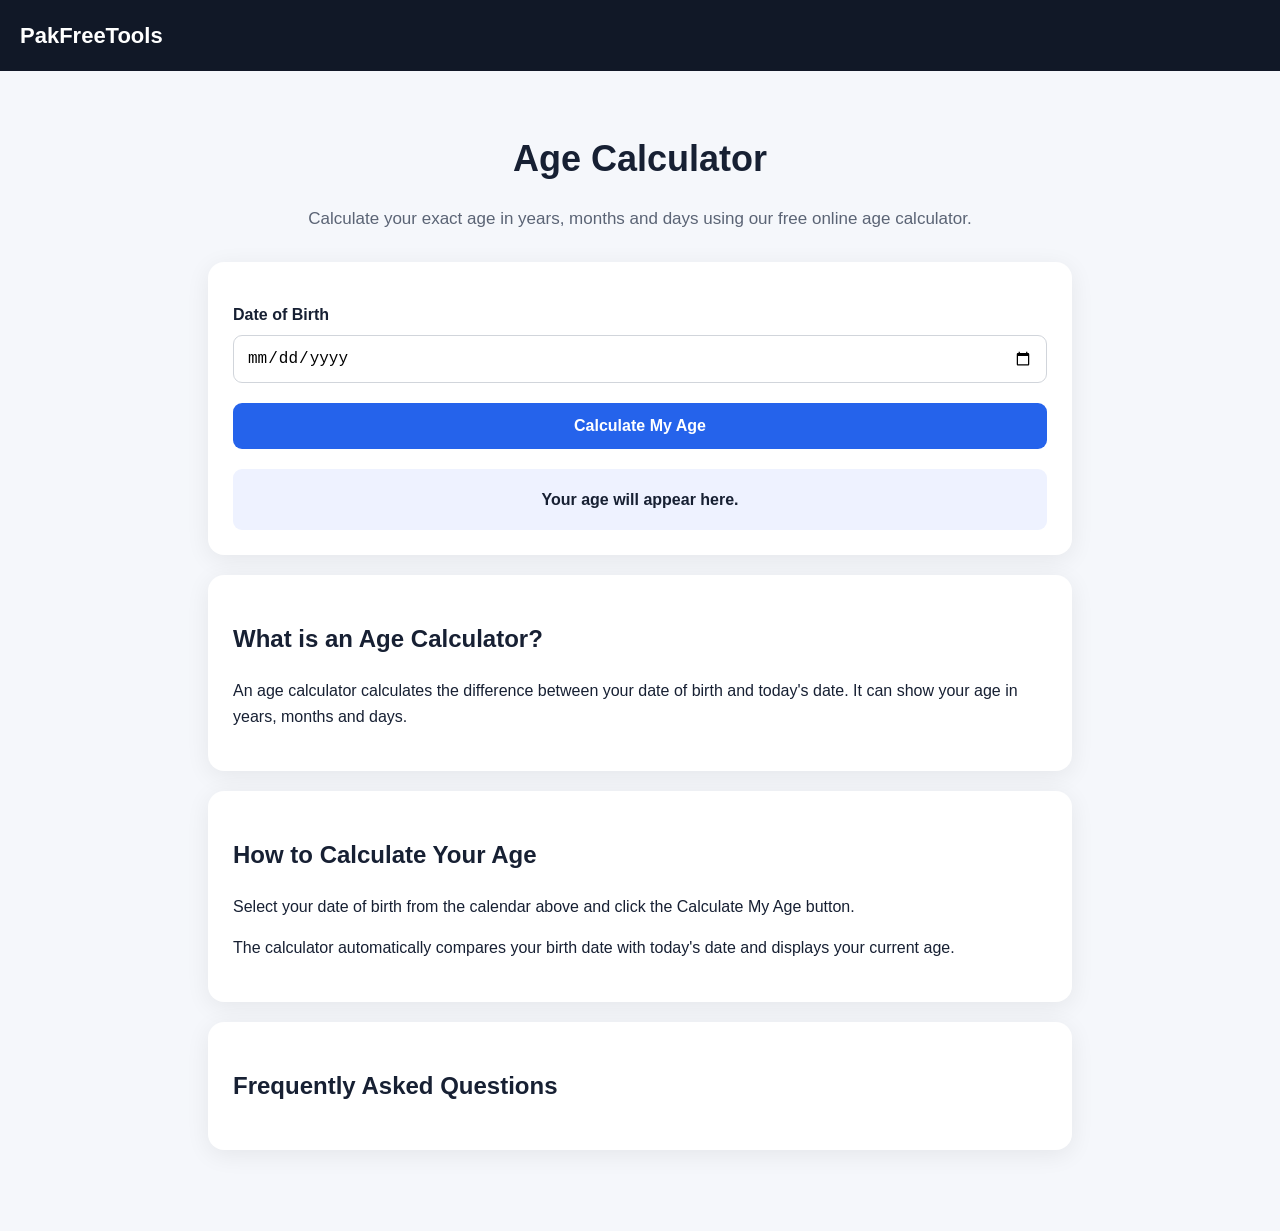
==== age-calculator/index.html @ fa70ae2f "Change" ====
<!DOCTYPE html>
<html lang="en">
<head>
  <meta charset="UTF-8">
  <meta name="viewport" content="width=device-width, initial-scale=1.0">

  <title>Age Calculator — Calculate Your Age Online | PakFreeTools</title>

  <meta name="description"
        content="Free online age calculator. Calculate your exact age in years, months and days from your date of birth. No signup required.">

  <meta name="robots" content="index, follow">

  <link rel="canonical"
        href="https://wainceedits.github.io/PakFreeTools.-/age-calculator/">

  <meta property="og:title"
        content="Age Calculator — Free Online Calculator">

  <meta property="og:description"
        content="Calculate your exact age online using our free age calculator.">

  <meta property="og:type" content="website">

  <style>
    * {
      box-sizing: border-box;
    }

    body {
      margin: 0;
      font-family: Arial, sans-serif;
      background: #f5f7fb;
      color: #172033;
      line-height: 1.6;
    }

    header {
      background: #111827;
      padding: 18px 20px;
    }

    header a {
      color: white;
      text-decoration: none;
      font-size: 22px;
      font-weight: 700;
    }

    main {
      max-width: 900px;
      margin: auto;
      padding: 35px 18px 60px;
    }

    .hero {
      text-align: center;
      margin-bottom: 30px;
    }

    h1 {
      font-size: 36px;
      margin-bottom: 10px;
    }

    .intro {
      color: #5b6475;
      font-size: 17px;
    }

    .calculator,
    section {
      background: white;
      padding: 25px;
      border-radius: 16px;
      box-shadow: 0 5px 25px rgba(0,0,0,.07);
      margin-bottom: 20px;
    }

    label {
      display: block;
      font-weight: 600;
      margin-top: 15px;
    }

    input {
      width: 100%;
      padding: 13px;
      margin-top: 7px;
      border: 1px solid #d1d5db;
      border-radius: 9px;
      font-size: 16px;
    }

    button {
      width: 100%;
      margin-top: 20px;
      padding: 14px;
      border: 0;
      border-radius: 9px;
      background: #2563eb;
      color: white;
      font-size: 16px;
      font-weight: 700;
      cursor: pointer;
    }

    #result {
      margin-top: 20px;
      padding: 18px;
      background: #eef2ff;
      border-radius: 9px;
      font-weight: 700;
      text-align: center;
    }

    .related a {
      display: inline-block;
      margin: 5px;
      padding: 8px 12px;
      background: #eef2ff;
      border-radius: 8px;
      text-decoration: none;
      color: #1d4ed8;
    }

    footer {
      text-align: center;
      padding: 25px;
      color: #6b7280;
    }

    @media (max-width: 600px) {
      h1 {
        font-size: 28px;
      }
    }
  </style>
</head>

<body>

<header>
  <a href="../">PakFreeTools</a>
</header>

<main>

  <div class="hero">
    <h1>Age Calculator</h1>

    <p class="intro">
      Calculate your exact age in years, months and days
      using our free online age calculator.
    </p>
  </div>

  <div class="calculator">

    <label for="birthDate">
      Date of Birth
    </label>

    <input
      id="birthDate"
      type="date"
    >

    <button onclick="calculateAge()">
      Calculate My Age
    </button>

    <div id="result">
      Your age will appear here.
    </div>

  </div>

  <section>
    <h2>What is an Age Calculator?</h2>

    <p>
      An age calculator calculates the difference between your
      date of birth and today's date. It can show your age in
      years, months and days.
    </p>
  </section>

  <section>
    <h2>How to Calculate Your Age</h2>

    <p>
      Select your date of birth from the calendar above and click
      the Calculate My Age button.
    </p>

    <p>
      The calculator automatically compares your birth date with
      today's date and displays your current age.
    </p>
  </section>

  <section>
    <h2>Frequently Asked Questions</h2
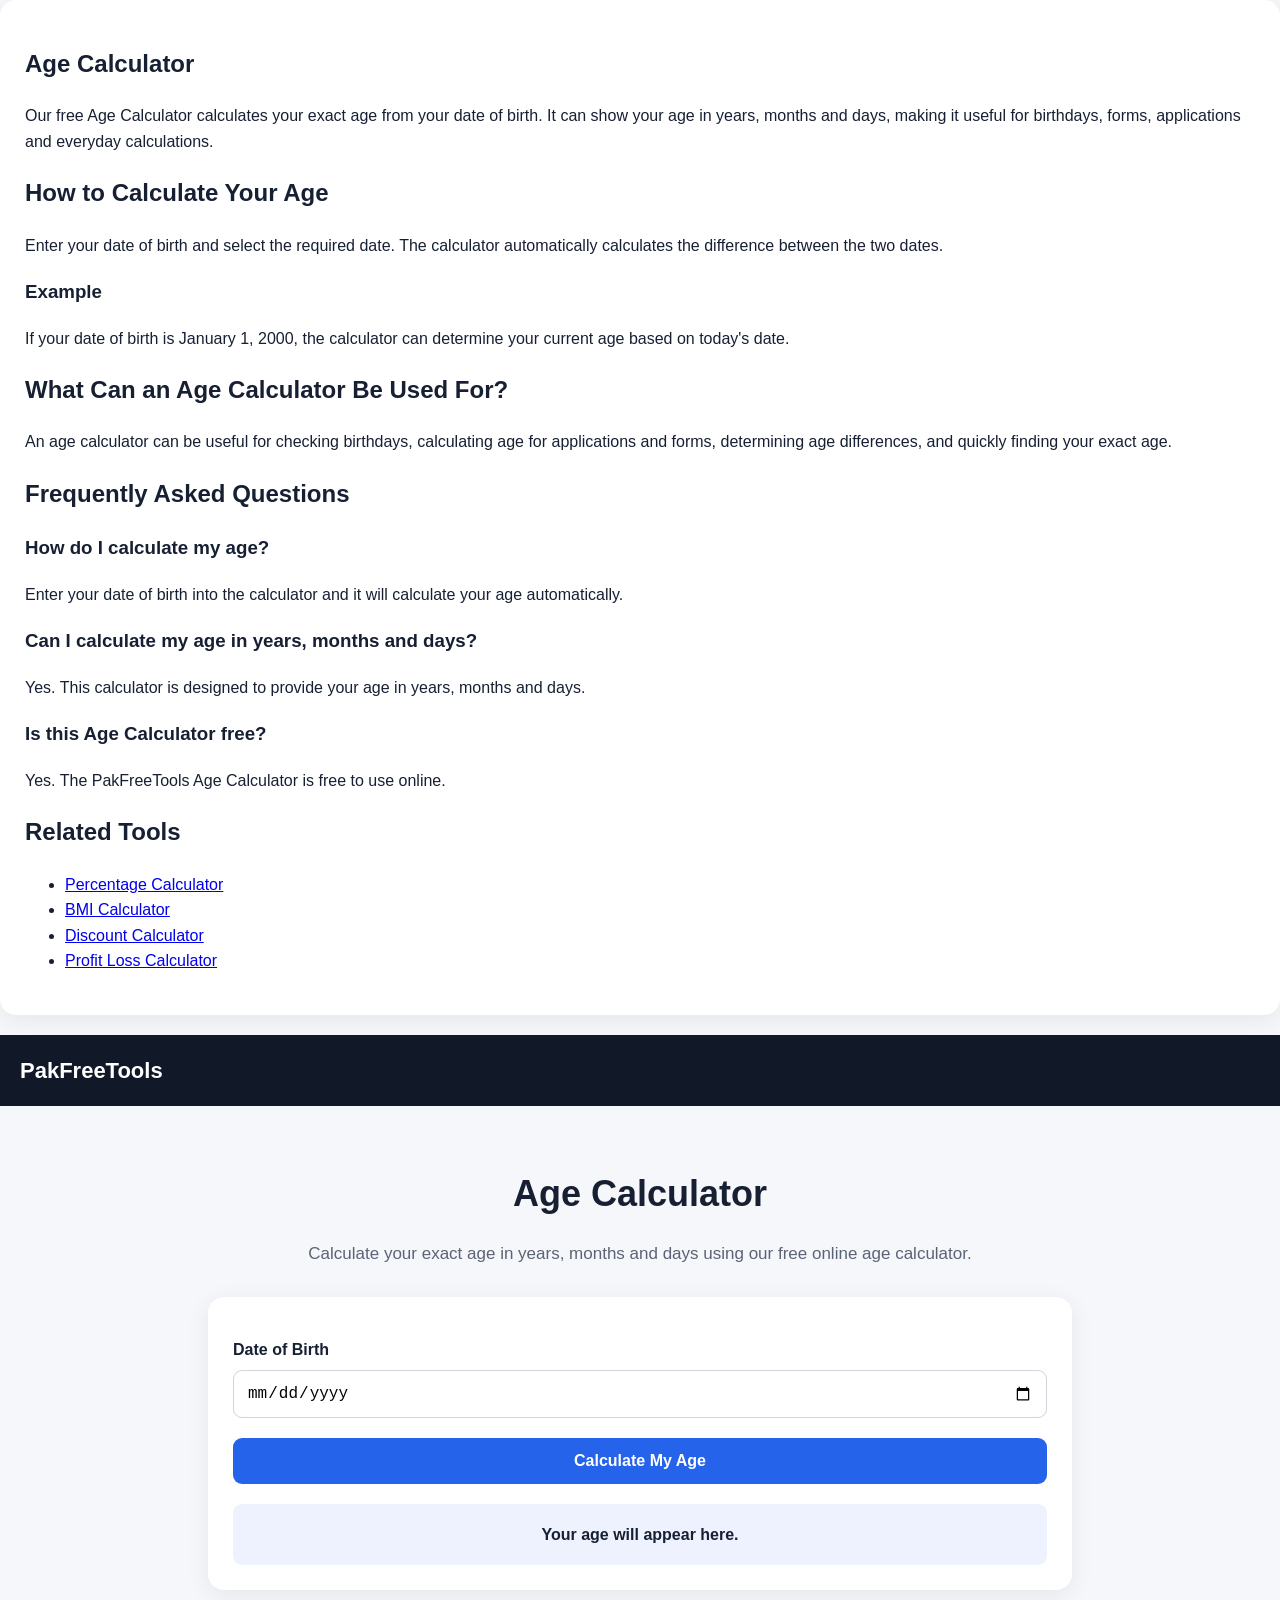
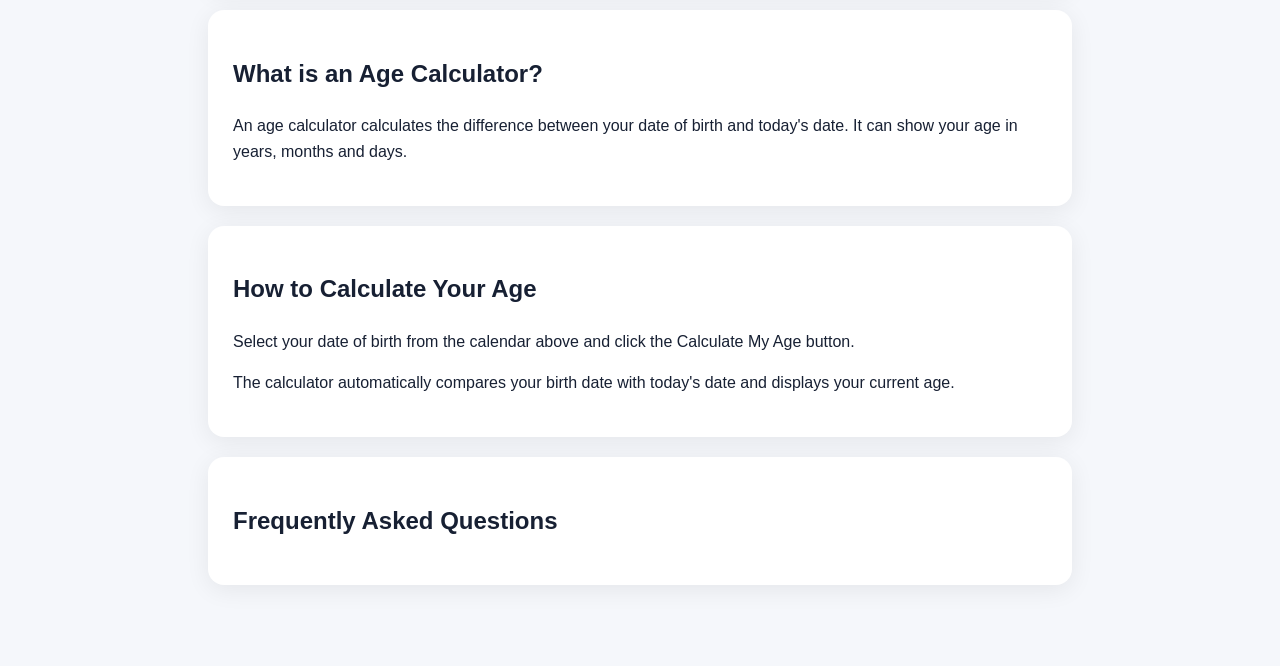
==== commit 3a3dcd6b: "Change" ====
--- a/age-calculator/index.html
+++ b/age-calculator/index.html
@@ -8,7 +8,76 @@
 
   <meta name="description"
         content="Free online age calculator. Calculate your exact age in years, months and days from your date of birth. No signup required.">
-
+<section class="seo-content">
+
+  <h2>Age Calculator</h2>
+
+  <p>
+    Our free Age Calculator calculates your exact age from your date of birth.
+    It can show your age in years, months and days, making it useful for
+    birthdays, forms, applications and everyday calculations.
+  </p>
+
+  <h2>How to Calculate Your Age</h2>
+
+  <p>
+    Enter your date of birth and select the required date. The calculator
+    automatically calculates the difference between the two dates.
+  </p>
+
+  <div class="example-box">
+    <h3>Example</h3>
+    <p>
+      If your date of birth is January 1, 2000, the calculator can determine
+      your current age based on today's date.
+    </p>
+  </div>
+
+  <h2>What Can an Age Calculator Be Used For?</h2>
+
+  <p>
+    An age calculator can be useful for checking birthdays, calculating age
+    for applications and forms, determining age differences, and quickly
+    finding your exact age.
+  </p>
+
+  <h2>Frequently Asked Questions</h2>
+
+  <h3>How do I calculate my age?</h3>
+  <p>
+    Enter your date of birth into the calculator and it will calculate your
+    age automatically.
+  </p>
+
+  <h3>Can I calculate my age in years, months and days?</h3>
+  <p>
+    Yes. This calculator is designed to provide your age in years, months and
+    days.
+  </p>
+
+  <h3>Is this Age Calculator free?</h3>
+  <p>
+    Yes. The PakFreeTools Age Calculator is free to use online.
+  </p>
+
+  <h2>Related Tools</h2>
+
+  <ul>
+    <li>
+      <a href="../percentage-calculator/">Percentage Calculator</a>
+    </li>
+    <li>
+      <a href="../bmi-calculator/">BMI Calculator</a>
+    </li>
+    <li>
+      <a href="../discount-calculator/">Discount Calculator</a>
+    </li>
+    <li>
+      <a href="../profit-loss-calculator/">Profit Loss Calculator</a>
+    </li>
+  </ul>
+
+</section>
   <meta name="robots" content="index, follow">
 
   <link rel="canonical"
